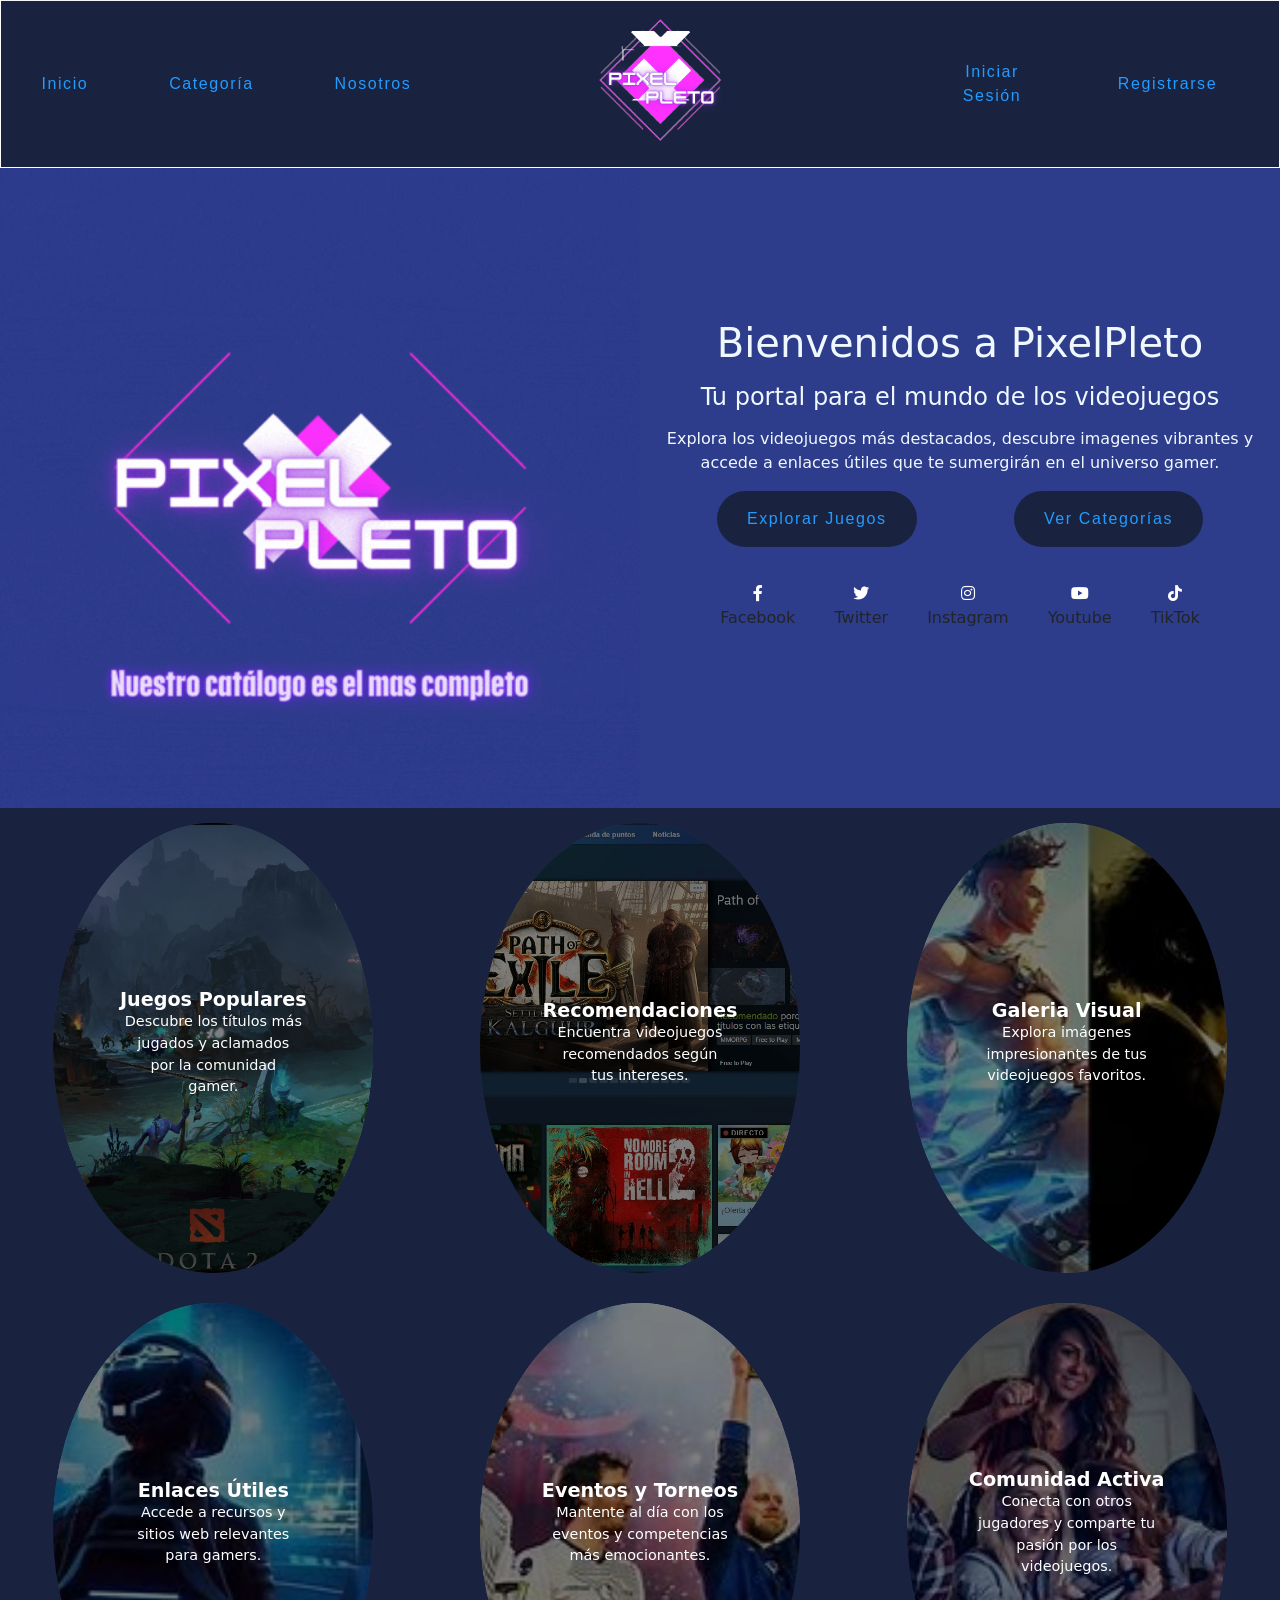
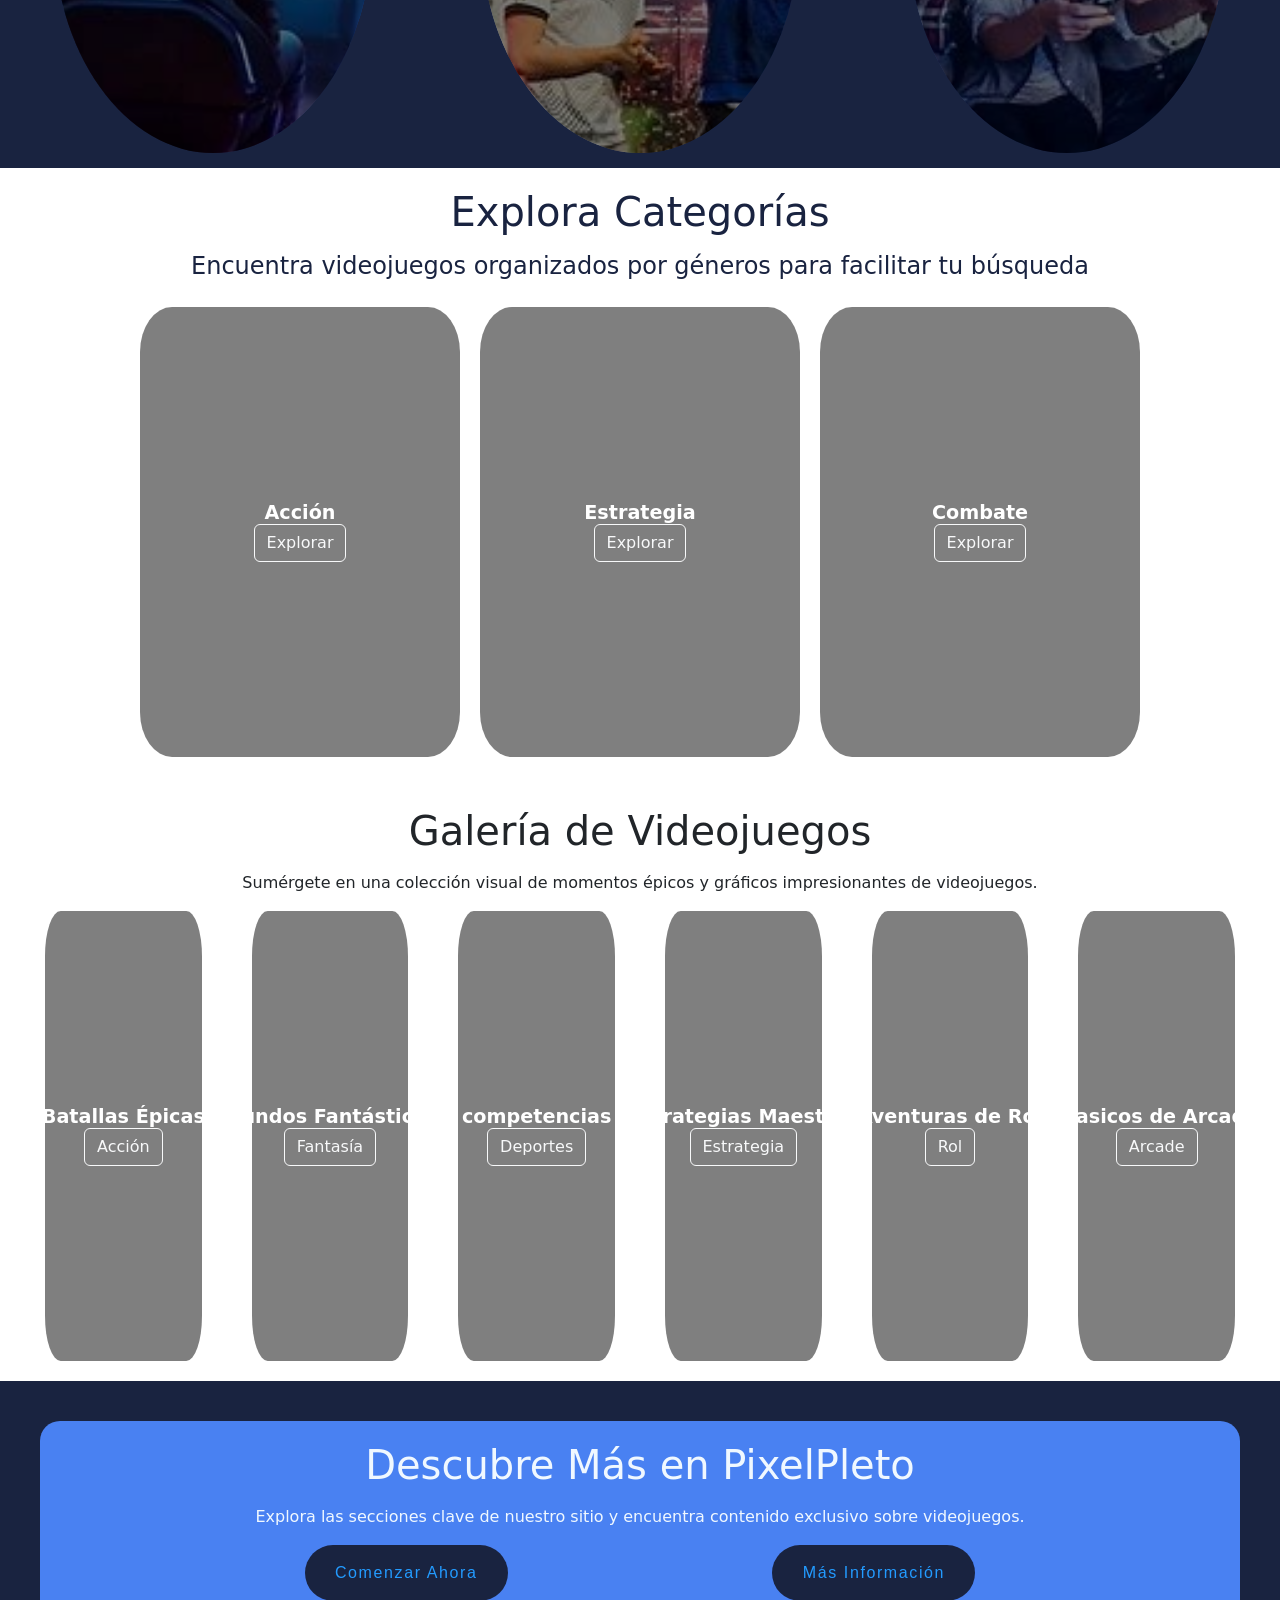
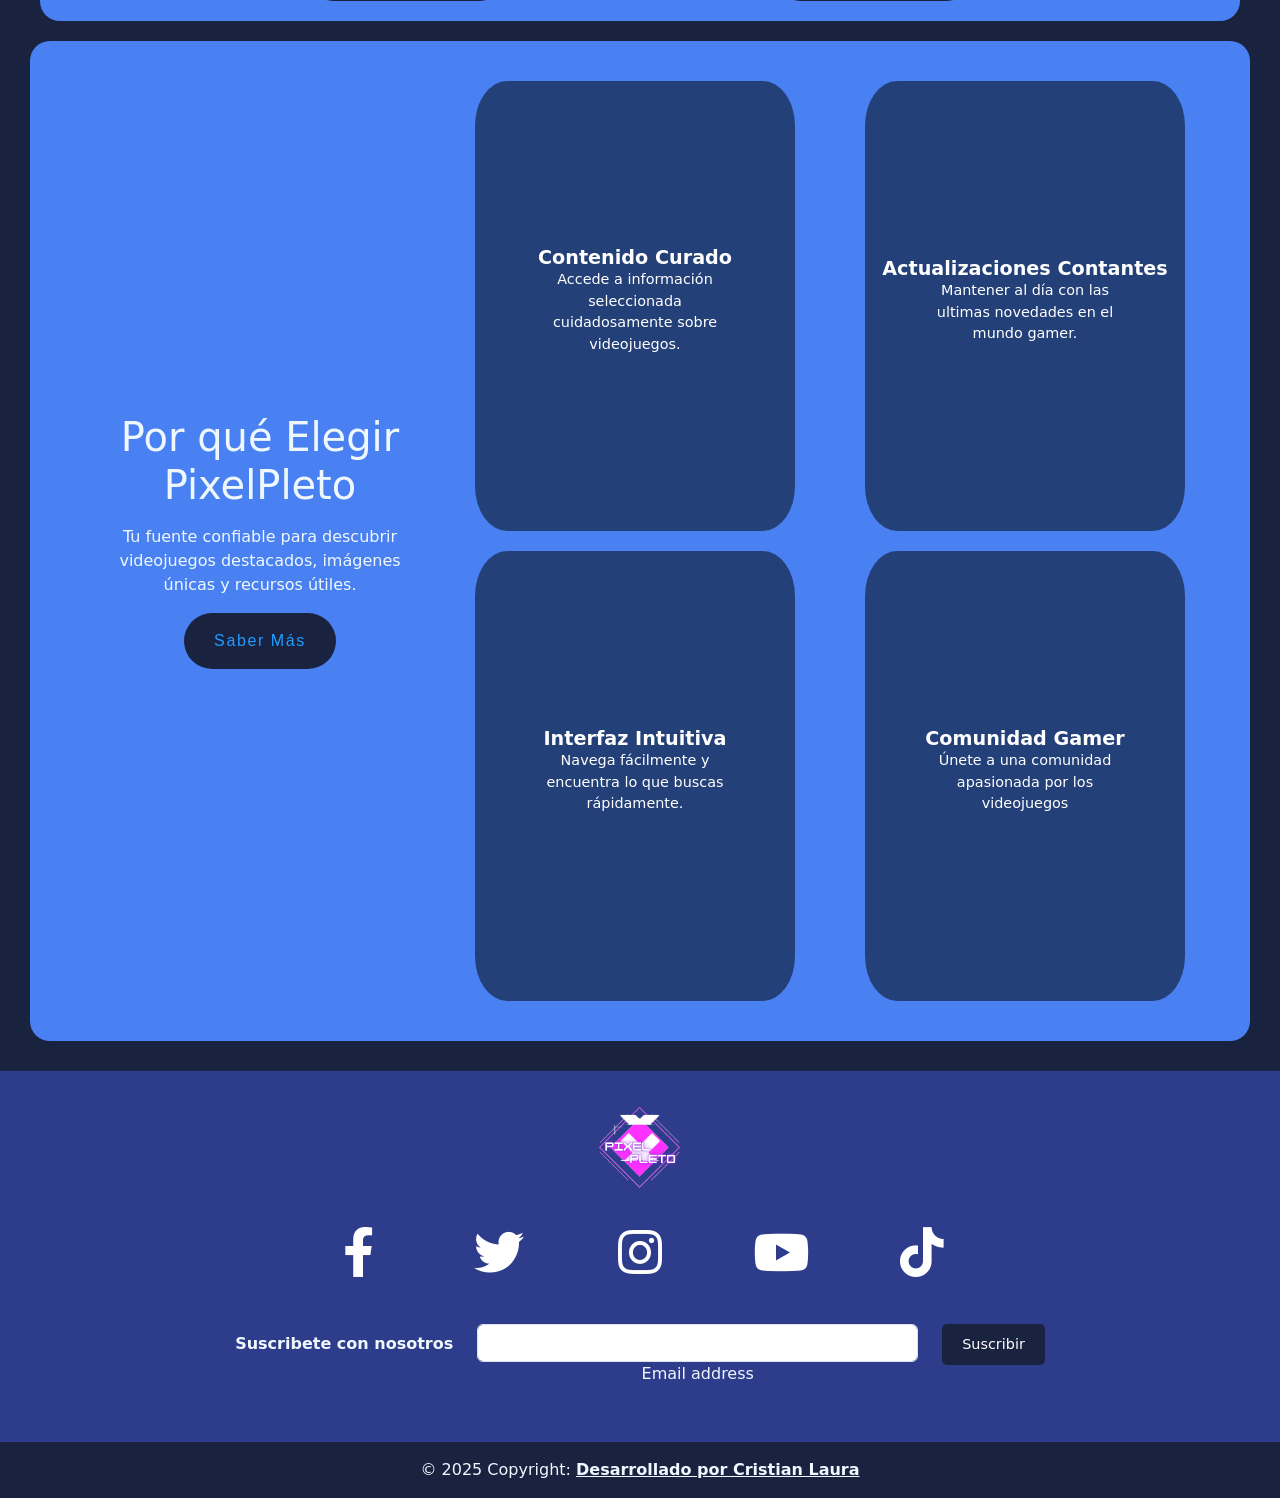
==== index.html @ 749a6708 "Primer commit" ====
<!DOCTYPE html>
<html lang="en">
<head>
    <meta charset="UTF-8">
    <meta name="viewport" content="width=device-width, initial-scale=1.0">
    <title>PixelPleto</title>

    <link rel="stylesheet" href="./ASSETS/CSS/style.css">
    <link href="https://cdn.jsdelivr.net/npm/bootstrap@5.3.5/dist/css/bootstrap.min.css" rel="stylesheet" integrity="sha384-SgOJa3DmI69IUzQ2PVdRZhwQ+dy64/BUtbMJw1MZ8t5HZApcHrRKUc4W0kG879m7" crossorigin="anonymous">
    <!-- link para los iconos de la social media-->
    <link href="https://cdnjs.cloudflare.com/ajax/libs/font-awesome/5.15.4/css/all.min.css" rel="stylesheet">
</head>
<body>
    <header>
        <nav class="navbar navbar-expand-lg">
            <div class="container-menu-img">
                <button class="navbar-toggler" type="button" data-bs-toggle="collapse" data-bs-target="#navbarExample01" aria-controls="navbarExample01" aria-expanded="false" aria-label="Toggle navigation">
                    <span class="navbar-toggler-icon"></span>
                </button>
                <div class="collapse navbar-collapse" id="navbarExample01">
                    <ul class="navbar-nav">
                        <li class="nav-item">
                            <a class="nav-point" href="./index.html">Inicio</a>
                        </li>
                        <li class="nav-item">
                            <a class="nav-point" href="./PAGES/categoria.html">Categoría</a>
                        </li>
                        <li class="nav-item">
                            <a class="nav-point" href="#">Nosotros</a>
                        </li>
                    </ul>
                </div>
                <div class="container-logo-center">
                    <div class="container-img">
                        <a class="navbar-brand" href="./index.html">
                            <img src="./ASSETS/ICONS/Equipologo.svg" alt="PIXEL Logo" loading="lazy"/>
                        </a>
                    </div>
                </div>
                <div class="container-button-form">
                    <div class="container-button-header">
                        <button type="button" class="nav-point" onclick="location.href='./PAGES/login.html'">
                            Iniciar Sesión
                        </button>
                        <button type="button" class="nav-point" onclick="location.href='./PAGES/registro.html'">
                            Registrarse
                        </button>
                    </div>
                </div>
            </div>
        </nav>
        <div class="container-gif-hello">
            <div class="logo-container">
                <img src="./ASSETS/ICONS/Equipol.gif" alt="Mi gif">
            </div>
            <div class="container-text text-center">
                <h1 class="mb-3">Bienvenidos a PixelPleto</h1>
                <h4 class="mb-3">Tu portal para el mundo de los videojuegos</h4>
                <p>
                    Explora los videojuegos más destacados, descubre imagenes vibrantes y accede a enlaces útiles que te sumergirán en el universo gamer.
                </p>
                <div class="section-buttons">
                    <a data-mdb-ripple-init class="nav-point" href="./PAGES/galeria.html" role="button">Explorar Juegos</a>
                    <a data-mdb-ripple-init class="nav-point" href="./PAGES/categoria.html" role="button">Ver Categorías</a>
                </div>
                <div class="container pt-4">
                    <section class="social-media">
                        <a data-mdb-ripple-init class="btn btn-outline btn-floating m-1" href="https://www.facebook.com" role="button">
                            <i class="fab fa-facebook-f text-white"></i>
                            <p>Facebook</p>
                        </a>
                
                        <a data-mdb-ripple-init class="btn btn-outline btn-floating m-1" href="https://twitter.com" role="button">
                            <i class="fab fa-twitter text-white"></i>
                            <p>Twitter</p>
                        </a>
                        <a data-mdb-ripple-init class="btn btn-outline btn-floating m-1" href="https://www.instagram.com" role="button">
                            <i class="fab fa-instagram text-white"></i>
                            <p>Instagram</p>
                        </a>
                
                        <a data-mdb-ripple-init class="btn btn-outline btn-floating m-1" href="https://www.youtube.com" role="button">
                            <i class="fab fa-youtube text-white"></i>
                            <p>Youtube</p>
                        </a>
                
                        <a data-mdb-ripple-init class="btn btn-outline btn-floating m-1" href="https://www.tiktok.com" role="button">
                            <i class="fab fa-tiktok text-white"></i>
                            <p>TikTok</p>
                        </a> 
                    </section>
                </div>
            </div>    
        </div>
    </header>
    <main>
        <div class="container-much-sections">
            <section class="Features">
                <div class="CIM1">
                    <div class="overlay"></div>  
                    <div class="card-body text-center">
                        <h5 class="card-title">Juegos Populares</h5>
                        <p class="card-textp">Descubre los títulos más jugados y aclamados por la comunidad gamer.</p>
                    </div>
                </div>
                <div class="CIM2">
                    <div class="overlay"></div>  
                    <div class="card-body text-center">
                        <h5 class="card-title">Recomendaciones</h5>
                        <p class="card-textp">Encuentra videojuegos recomendados según tus intereses.</p>
                    </div>
                </div>
                <div class="CIM3">
                    <div class="overlay"></div>  
                    <div class="card-body text-center">
                        <h5 class="card-title">Galeria Visual</h5>
                        <p class="card-textp">Explora imágenes impresionantes de tus videojuegos favoritos.</p>
                    </div>
                </div>
                <div class="CIM4">
                    <div class="overlay"></div>  
                    <div class="card-body text-center">
                        <h5 class="card-title">Enlaces Útiles</h5>
                        <p class="card-textp">Accede a recursos y sitios web relevantes para gamers.</p>
                    </div>
                </div>
                <div class="CIM5">
                    <div class="overlay"></div>  
                    <div class="card-body text-center">
                        <h5 class="card-title">Eventos y Torneos</h5>
                        <p class="card-textp">Mantente al día con los eventos y competencias más emocionantes.</p>
                    </div>
                </div>
                <div class="CIM6">
                    <div class="overlay"></div>  
                    <div class="card-body text-center">
                        <h5 class="card-title">Comunidad Activa</h5>
                        <p class="card-textp">Conecta con otros jugadores y comparte tu pasión por los videojuegos.</p>
                    </div>
                </div>
            </section>
            <section class="container-many-cards">
                <div class="container-p-5 text-center">
                    <div class="mask">
                        <div class="section-cards-four h-100">
                            <div class="title-box">
                                <h1 class="mb-3">Explora Categorías</h1>
                                <h4 class="mb-3">Encuentra videojuegos organizados por géneros para facilitar tu búsqueda</h4>
                                <div class="container-cards-categories">
                                    <!-- Card -->
                                    <div class="CMC1">
                                        <div class="overlay"></div>
                                        <div class="C-body text-white">
                                            <h5 class="card-title">Acción</h5>
                                            <a href="./PAGES/accion.html" class="btn btn-outline-light" data-mdb-ripple-init>Explorar</a>
                                        </div>
                                    </div>
                                    <div class="CMC2">
                                        <div class="overlay"></div>
                                        <div class="C-body text-white">
                                            <h5 class="card-title">Estrategia</h5>
                                            <a href="./PAGES/estrategia.html" class="btn btn-outline-light" data-mdb-ripple-init>Explorar</a>
                                        </div>
                                    </div>
                                    <div class="CMC3">
                                        <div class="overlay"></div>
                                        <div class="C-body text-white">
                                            <h5 class="card-title">Combate</h5>
                                            <a href="./PAGES/combate.html" class="btn btn-outline-light" data-mdb-ripple-init>Explorar</a>
                                        </div>
                                    </div>
                                </div>
                            </div>
                        </div>
                    </div>
                </div>
            </section>
            <section class="secondary-content">
                <div class="conteiner-title-cards">
                    <div class="container-p-6 text-center">
                        <div class="mask">
                            <div class="section-cards-six h-100">
                                <div class="title-box">
                                    <h1 class="mb-3">Galería de Videojuegos</h1>
                                    <p class="mb-3">Sumérgete en una colección visual de momentos épicos y gráficos impresionantes de videojuegos.</p>
                                    <div class="container-cards-categories">
                                        <div class="bis1">
                                            <div class="overlay"></div>
                                            <div class="card-body text-white">
                                                <h5 class="card-title">Batallas Épicas</h5>
                                                <a href="./PAGES/galeria.html" class="btn btn-outline-light" data-mdb-ripple-init>Acción</a>
                                            </div>
                                        </div>
                                        <div class="bis2">
                                            <div class="overlay"></div>
                                            <div class="card-body text-white">
                                                <h5 class="card-title">Mundos Fantásticos</h5>
                                                <a href="./PAGES/galeria.html" class="btn btn-outline-light" data-mdb-ripple-init>Fantasía</a>
                                            </div>
                                        </div>
                                        <div class="bis3">
                                            <div class="overlay"></div>  
                                            <div class="card-body text-white">
                                                <h5 class="card-title">competencias</h5>
                                                <a href="./PAGES/galeria.html" class="btn btn-outline-light" data-mdb-ripple-init>Deportes</a>
                                            </div>
                                        </div>
                                        <div class="bis4">
                                            <div class="overlay"></div>  
                                            <div class="card-body text-white">
                                                <h5 class="card-title">Estrategias Maestras</h5>
                                                <a href="./PAGES/galeria.html" class="btn btn-outline-light" data-mdb-ripple-init>Estrategia</a>
                                            </div>
                                        </div>
                                        <div class="bis5">
                                            <div class="overlay"></div>  
                                            <div class="card-body text-white">
                                                <h5 class="card-title">Aventuras de Rol</h5>
                                                <a href="./PAGES/galeria.html" class="btn btn-outline-light" data-mdb-ripple-init>Rol</a>
                                            </div>
                                        </div>
                                        <div class="bis6">
                                            <div class="overlay"></div>  
                                            <div class="card-body text-white">
                                                <h5 class="card-title">Clasicos de Arcade</h5>
                                                <a href="./PAGES/galeria.html" class="btn btn-outline-light" data-mdb-ripple-init>Arcade</a>
                                            </div>
                                        </div>
                                    </div>
                                </div>
                            </div>
                        </div>
                    </div>
                </div>
            </section>
            <section class="call-to-action">
                <div class="call-to-action-p-5 text-center">
                    <h1 class="mb-3">Descubre Más en PixelPleto</h1>
                    <p>
                        Explora las secciones clave de nuestro sitio y encuentra contenido exclusivo sobre videojuegos.
                    </p>
                    <div class="section-buttons">
                        <a data-mdb-ripple-init class="nav-point" href="" role="button">Comenzar Ahora</a>
                        <a data-mdb-ripple-init class="nav-point" href="" role="button">Más Información</a>
                    </div>
                </div>

                <div class="finally-cards">
                    <div class="p-5 text-center">
                        <h1 class="mb-3">Por qué Elegir PixelPleto</h1>
                        <p>
                            Tu fuente confiable para descubrir videojuegos destacados, imágenes únicas y recursos útiles.
                        </p>
                        <div class="section-buttons">
                            <a data-mdb-ripple-init class="nav-point" href="" role="button">Saber Más</a>
                        </div>
                    </div>
                    <div class="conteiner-card">
                        <div class="cif1">
                            <div class="overlay"></div>  
                            <div class="card-body">
                                <h5 class="card-title">Contenido Curado</h5>
                                <p class="card-textp">Accede a información seleccionada cuidadosamente sobre videojuegos.</p>
                            </div>
                        </div> 
                        <div class="cif2">
                            <div class="overlay"></div>  
                            <div class="card-body">
                                <h5 class="card-title">Actualizaciones Contantes</h5>
                                <p class="card-textp">Mantener al día con las ultimas novedades en el mundo gamer.</p>
                            </div>
                        </div> 
                        <div class="cif3">
                            <div class="overlay"></div>  
                            <div class="card-body">
                                <h5 class="card-title">Interfaz Intuitiva</h5>
                                <p class="card-textp">Navega fácilmente y encuentra lo que buscas rápidamente.</p>
                            </div>
                        </div> 
                        <div class="cif4">
                            <div class="overlay"></div>  
                            <div class="card-body">
                                <h5 class="card-title">Comunidad Gamer</h5>
                                <p class="card-textp">Únete a una comunidad apasionada por los videojuegos</p>
                            </div>
                        </div> 
                    </div>
                </div>
            </section>
        </div>
    </main>
    <footer class="container-footer text-center">
        <div class="container p-4">
            <section class="mb-4">
                <div class="button-position">
                    <div class="log-footer">
                        <div class="logito">
                            <img class="logito" alt="" src="./ASSETS/ICONS/Equipologo.svg" loading="lazy"/>
                        </div>
                    </div>
                    <div class="button-network">
                        <a data-mdb-ripple-init class="button-network__button" href="https://www.facebook.com" role="button">
                            <i class="fab fa-facebook-f text-white"></i>
                            <p>Facebook</p>
                        </a>
                        <a data-mdb-ripple-init class="button-network__button" href="https://twitter.com" role="button">
                            <i class="fab fa-twitter text-white"></i>
                            <p>Twitter</p>
                        </a>
                        <a data-mdb-ripple-init class="button-network__button" href="https://www.instagram.com" role="button">
                            <i class="fab fa-instagram text-white"></i>
                            <p>Instagram</p>
                        </a>
                        <a data-mdb-ripple-init class="button-network__button" href="https://www.youtube.com" role="button">
                            <i class="fab fa-youtube text-white"></i>
                            <p>Youtube</p>
                        </a>
                        <a data-mdb-ripple-init class="button-network__button" href="https://www.tiktok.com" role="button">
                            <i class="fab fa-tiktok text-white"></i>
                            <p>Tiktok</p>
                        </a>
                    </div>
                </div>
            </section>
            <section class="email-newsletter">
                <form action="send">
                    <div class="row d-flex justify-content-center">
                        <div class="col-auto">
                            <p class="pt-2">
                                <strong>Suscribete con nosotros</strong>
                            </p>
                        </div>
                        <div class="col-md-5 col-12">
                            <div data-mdb-input-init class="form-outline mb-4">
                                <input type="email" id="form5Example24" class="form-control" />
                                <label class="form-label" for="form5Example24">Email address</label>
                            </div>
                        </div>
                        <div class="col-auto">
                            <button data-mdb-ripple-init type="submit" class="btn btn-outline mb-4">
                                Suscribir
                            </button>
                        </div>
                    </div>
                </form>
            </section>
        </div>
        <div class="text-center-footer p-3">
            © 2025 Copyright:
            <a class="text-reset fw-bold" href="https://mdbootstrap.com/">Desarrollado por Cristian Laura</a>
        </div>
    </footer>
    <!--<footer class="container-footer text-center">
        <div class="container p-4">
            <section class="mb-4">
                
            </section>
        </div>
    </footer>-->
    <script src="https://cdn.jsdelivr.net/npm/@popperjs/core@2.11.8/dist/umd/popper.min.js" integrity="sha384-I7E8VVD/ismYTF4hNIPjVp/Zjvgyol6VFvRkX/vR+Vc4jQkC+hVqc2pM8ODewa9r" crossorigin="anonymous"></script>
    <script src="https://cdn.jsdelivr.net/npm/bootstrap@5.3.5/dist/js/bootstrap.min.js" integrity="sha384-VQqxDN0EQCkWoxt/0vsQvZswzTHUVOImccYmSyhJTp7kGtPed0Qcx8rK9h9YEgx+" crossorigin="anonymous"></script>    
    <script src="./JS/script.js"></script>
</body>
</html>
---- ASSETS/CSS/style.css ----
/* Estilos Generales */
* {
    margin: 0;
    border: 0;
    /*padding: 0;*/
    box-sizing: border-box;
}
html, body {
    width: 100%;
    font-size: 1rem;
    font-family: Arial, sans-serif;
    background-color: #f4f4f4;
    color: #333;
    font-weight: 300;
}

img {
    max-width: 100%;
    height: auto;
}


/* Estilos de menu */
/*------------inicio de <na></nav>---------------*/
.navbar {
    background-color: #192340;
    color: #fff;
    padding: 10px 20px;
    display: flex;
    justify-content: space-between;
    align-items: center;
    margin: 1px;
}
.navbar-toggler {
    border: none;
    background-color: transparent;
}

.navbar .navbar-toggler-icon {
    background-image: url("data:image/svg+xml,%3Csvg xmlns='http://www.w3.org/2000/svg' viewBox='0 0 30 30'%3E%3Cpath stroke='rgba(255, 255, 255, 1)' stroke-width='2' stroke-linecap='round' stroke-miterlimit='10' d='M4 7h22M4 15h22M4 23h22'/%3E%3C/svg%3E");
}
.container-menu-img {
    display: grid;
    grid-template-columns: repeat(3, 5fr);
    gap: 20px;
    align-items: center;
    justify-items: center;
    width: 100%;
}
.nav-point {
    display: block;
    color: #239Bff;
    background: #192340;
    padding: 1rem 1.9rem;
    letter-spacing: 0.1rem;
    font-family: 'Franklin Gothic Medium', 'Arial Narrow', Arial, sans-serif;
    text-decoration: none;
    border-radius: 15rem;
}
.nav-point:hover {
    background: #192340;
    box-shadow: 
        0 0 20px #239Bff,
        0 0 80px #239Bff,
        0 0 160px #239Bff,
        0 0 320px #239Bff;    
    color: aliceblue;
    transition: background-color 0.3s ease;
}
.navbar-nav li{
    width: 100%;
    padding: 10px;
}
.container-button-header {
    display: flex;
    justify-content: space-between;
    align-items: center;
    padding: 1rem 1.9rem;
    margin: 1px;
    gap: 20px;
}
.container-img img {
    width: 150px;
    height: 150px;
}
/*------------Fin de <na></nav>---------------*/

/*-------------------Inicio class="container-gif-hello"-------------------------*/
.container-gif-hello {
    background-color: #2E3C8C;
    width: 100%;
    display: grid;
    grid-template-columns: repeat(2, 1fr);
    align-items: center;
}
.logo-container img {
    width: 100%;
    height: 100%;
}
.container-text {
    color: aliceblue;
    font-size: 1rem;
}
.section-buttons {
    display: flex;
    justify-content: space-evenly;
    align-items: center;
    gap: 20px;
}
/*-------------------Fin class="container-gif-hello"-------------------------*/

/* Estilo Main */
/*--------------------Inicio class="container-much-sections"---------------*/

.Features {
    display: grid;
    grid-template-columns: repeat(3, 1fr);
    background-color: #192340;
    justify-items: center;
    align-items: center;
}
.CIM1, .CIM2, .CIM3, .CIM4, .CIM5, .CIM6 {
    width: 25vw;
    height: 50vh;
    position: relative;
    background-size: cover;
    background-position: center;
    margin: 15px;
    border-radius: 50%;
}
.CIM1 {
    background-image: url('../IMG/juegoss.webp');
}
.CIM2 {
    background-image: url('../IMG/steam.webp');
}
.CIM3 {
    background-image: url('../IMG/galeriaa.webp');
}
.CIM4 {
    background-image: url('../IMG/enlacess.webp');
}
.CIM5 {
    background-image: url('../IMG/torneoo.webp');
}
.CIM6 {
    background-image: url('../IMG/comunidadd.webp');
}
.card-body {
    display: flex;
    flex-direction: column;
    justify-content: center;
    align-items: center;
    text-align: center;
    height: 100%;
}
.Features .overlay {
    position: absolute;
    top: 0;
    left: 0;
    width: 100%;
    height: 100%;
    background-color: rgba(0, 0, 0, 0.5);
    z-index: 1;
    border-radius: 50%;
}

.Features .card-body {
    position: relative;
    z-index: 2;
    color: white;
}
/*--------------------Inicio class="container-much-sections"---------------*/


/*------------------Inicio class="container-many-cards"-------------------------*/

.container-p-5 {
    color: #192340;
    width: 100%;
    height: 100%;
    padding: 20px;
}
.container-cards-categories {
    display: flex;
    justify-content: center;
    align-items: center;
}
.CMC1, .CMC2, .CMC3 {
    width: 25vw;
    height: 50vh;
    background-size: cover;
    background-position: center;
    border-radius: 10%;
    margin: 10px;
    display: flex;
    justify-content: center;
    align-items: center;
}

.CMC1 {
    background-image: url('https://images8.alphacoders.com/560/thumb-1920-560289.jpg');
}
.CMC2 {
    background-image: url('https://artfiles.alphacoders.com/323/thumb-1920-32329.jpg');
}
.CMC3 {
    background-image: url('https://picfiles.alphacoders.com/202/thumb-1920-202587.png');
}
.container-cards-categories .C-body {
    position: absolute;
    z-index: 2;
    color: white;
}
/*------------------Fin class="container-many-cards"-------------------------*/

/*-------------------Inicio class="secondary-content"-----------------------*/
.secondary-content {
    padding: 20px;
}
.bis1, .bis2, .bis3, .bis4, .bis5, .bis6 {
    background-size: cover;
    background-position: center;
    height: 50vh!important;
    width: 50vw;
    display: flex;
    justify-content: center;
    align-items: center;
    margin-right: 25px;
    margin-left: 25px;
    border-radius: 10%;
}
.bis1 {
    background-image: url('https://images5.alphacoders.com/560/thumb-1920-560060.jpg');
}
.bis2 {
    background-image: url('https://images8.alphacoders.com/514/thumb-1920-514482.png');
}
.bis3 {
    background-image: url('https://www.fayerwayer.com/resizer/aTRPgewrnvBsSNgOFF3xxJ4GpxE=/1600x0/filters:format(jpg):quality(70)/cloudfront-us-east-1.images.arcpublishing.com/metroworldnews/SDE75U6GJFAIXGSW2YCMLZPYHE.jpg');
}
.bis4 {
    background-image: url('https://mobimg.b-cdn.net/v2/fetch/3e/3ec68712d3ae128154fc531aacd0aceb.jpeg');
}
.bis5 {
    background-image: url('https://images3.alphacoders.com/977/thumb-1920-977620.png');
}
.bis6 {
    background-image: url('https://images.alphacoders.com/512/thumb-1920-512108.jpg');
}

.container-cards-categories .overlay {
    width: 100%;
    height: 100%;
    background-color: rgba(0, 0, 0, 0.5);
    z-index: 1;
    border-radius: 10%;
}

.container-cards-categories .card-body {
    position: absolute;
    z-index: 2;
    color: white;
}
/*-------------------Final class="secondary-content"-----------------------*/

/*--------------------- Inicio class="call-to-action"--------------------------*/
.call-to-action {
    background-color: #192340;
    padding: 20px;
    text-align: center;
}
.call-to-action-p-5 {
    background-color: #4981F2;
    border-radius: 20px;
    color: #192340;
    padding: 20px;
    margin: 20px;
}
.call-to-action-p-5 h1 {
    color: aliceblue;
}
.call-to-action-p-5 p {
    color: aliceblue;
}
.finally-cards {
    display: flex;
    align-items: center;
    background-color: #4981F2;
    padding: 40px;
    margin: 10px;
    border-radius: 20px;
}
.conteiner-card {
    display: grid;
    grid-template-columns: repeat(2, 1fr);
    gap: 20px;
    justify-items: center;
    align-items: center;
}
.p-5 {
    color: aliceblue;
    font-size: 1rem;
    text-align: center;
}
.cif1, .cif2, .cif3, .cif4 {
    background-size: cover;
    background-position: center;
    height: 50vh;
    margin-right: 25px;
    margin-left: 25px;
    border-radius: 10%;
    width: 25vw;
    display: flex;
    flex-direction: column;
    justify-content: center;
    align-items: center;
}
.cif1 {
    background-image: url('https://th.bing.com/th/id/OIP.C7Sxe60XgTNMleZM5ksbVAHaE8?w=274&h=183&c=7&r=0&o=5&dpr=1.3&pid=1.7');
}
.cif2 {
    background-image: url('https://th.bing.com/th/id/OIP.qfWXkrEIV_IP4_p1_F4kxgHaEK?w=321&h=180&c=7&r=0&o=5&dpr=1.3&pid=1.7');
}
.cif3 {
    background-image: url('https://th.bing.com/th/id/OIP.OlN462HfFog87bpTBauQhwHaEo?w=267&h=180&c=7&r=0&o=5&pid=1.7');
}
.cif4 {
    background-image: url('https://th.bing.com/th/id/OIP.cQoqQLLncrVfRC7tQiI-OAHaEK?w=300&h=180&c=7&r=0&o=5&dpr=1.3&pid=1.7');
}

.conteiner-card .overlay {
    width: 100%;
    height: 100%;
    background-color: rgba(0, 0, 0, 0.5);
    z-index: 1;
    border-radius: 10%;
}

.conteiner-card .card-body {
    position: absolute;
    z-index: 2;
    color: white;
}
.card-textp {
    width: 200px;
    font-size: 0.9rem;
    color: #ffffff;
    text-align: center;
    padding: 0 10px;
    margin-bottom: 10px;
}


/*--------------------- Fin class="call-to-action"--------------------------*/

/* Footer */
/*--------log y redes sociales------------*/
.button-position {
    text-align: center;
}

.button-position .log-footer {
    display: inline-block;
    margin: 5px;
    height: 100px;
}

.button-position .log-footer .logito {
    width: 100px;
    height: 100px;
}

.button-position .button-network {
    gap: 1px;
    display: flex;
    width: 100%;
    justify-content: center;
}

.button-position .button-network .button-network__button {
    width: 100px;
    height: 55px;
    display: block;
    border-radius: 10px;
    display: flex;
    align-items: center;
    justify-content: center;
    gap: 10px;
    font-size: 50px;
    text-decoration: none;
    color: #e8d5d5;
    font-weight: bold;
    transition: all 0.3s ease;
    margin: 20px;
}

.button-position .button-network .button-network__button:hover {
    width: 100%;
    padding: 0 15px;
}

.button-position .button-network .button-network__button:hover > p {
    display: block;
}

.button-position .button-network .button-network__button:nth-child(1):hover {
    color: rgb(0, 0, 115);
    -webkit-text-stroke: 1px aliceblue;
}

.button-position .button-network .button-network__button:nth-child(2):hover {
    color: #1f0e0e;
    -webkit-text-stroke: 1px aliceblue;
}

.button-position .button-network .button-network__button:nth-child(3):hover {
    color: rgb(234, 225, 225);
    -webkit-text-stroke: 1px aliceblue;
}

.button-position .button-network .button-network__button:nth-child(4):hover {
    color: rgb(181, 0, 0);
    -webkit-text-stroke: 1px aliceblue;
}

.button-position .button-network .button-network__button:nth-child(5):hover {
    color: rgb(19, 168, 19);
    -webkit-text-stroke: 1px aliceblue;
}

.button-position .button-network .button-network__button:nth-child(6):hover {
    color: rgb(216, 141, 1);
    -webkit-text-stroke: 1px aliceblue;
}

.button-position .button-network .button-network__button p {
    display: none;
}
/*-------fin lof y redes sociales-------*/
.container-footer {
    background-color: #2E3C8C;
}
.email-newsletter {
    color: aliceblue;
}
.col-auto button{
    color: aliceblue;
}
.text-center-footer {
    background-color: #192340;
    color: aliceblue;
}

/*------------------------Pag. Categoria-------------------------*/
.container-galeria {
    background-color: #192340;

}
.container-galeria h1 {
    color: aliceblue;
    text-align: center;
    margin-top: 20px;
    margin-bottom: 20px;
}
.container-galeria .parrafo {
    color: aliceblue;
    text-align: center;
    margin-top: 20px;
    margin-bottom: 20px;
}
.group-button .btn {
    color: aliceblue;
    border-color: aliceblue;
}
.hidden {
    display: none;
}


/*------------Inicio galeria.html------------------*/
/* Estilos para las tarjetas de la galería */
.galeria-container {
    background-color: #2E3C8C;
    padding: 20px;
    display: flex;
    flex-direction: column;
    gap: 40px; 
}

.category {
    margin-bottom: 20px;
}

.category h2 {
    font-size: 1.8rem;
    font-weight: bold;
    text-align: center;
    margin-bottom: 20px;
    color: #fbfbfb;
}

.gallery {
    display: flex;
    flex-wrap: wrap;
    justify-content: center; 
    gap: 20px; 
}

.game {
    background-color: #ffffff; 
    border-radius: 10px; 
    box-shadow: 0 4px 6px rgba(0, 0, 0, 0.1); 
    overflow: hidden; 
    width: 300px;
    transition: transform 0.3s ease, box-shadow 0.3s ease;
}

.game:hover {
    transform: translateY(-10px); 
    box-shadow: 0 8px 12px rgba(0, 0, 0, 0.2); 
}

.game img {
    width: 100%; 
    height: 180px; 
    object-fit: cover; 
}

.game h3 {
    font-size: 1.2rem;
    font-weight: bold;
    margin: 10px 0;
    text-align: center;
    color: #333333; 
}

.game p {
    font-size: 0.9rem;
    color: #555555; 
    text-align: center;
    padding: 0 10px;
    margin-bottom: 10px;
}
/*---------------Fin galeria.html------------------*/
/*------------Inicio querys mobile <na></nav>---------------*/
@media (max-width: 768px) {
    .navbar {
        flex-direction: column;
        align-items: flex-start;
        padding: 10px;
    }
    .container-menu-img {
        grid-template-columns: 1fr;
        gap: 10px;
    }
    .nav-point {
        padding: 0.5rem 1rem;
        font-size: 0.9rem;
        text-align: center;
        width: 100%;
    }
    .container-img img {
        width: 100px;
        height: 100px;
    }
    .container-gif-hello {
        grid-template-columns: 1fr!important;
        text-align: center;
        padding: 10px;
    }
    .logo-container img {
        width: 80%;
        height: auto;
        margin: 0 auto;
    }
    .container-text {
        font-size: 0.9rem;
        padding: 10px;
    }
    .section-buttons {
        flex-direction: column;
        gap: 10px;
    }
    .section-buttons a {
        width: 100%;
        text-align: center;
    }
    /* Ajustar las tarjetas de la sección Features */
    .Features {
        grid-template-columns: 1fr; 
        gap: 20px;
    }

    .container-cards-categories{
        display: flex; 
        flex-direction: column;
        gap: 20px;
    }
    
    .CIM1, .CIM2, .CIM3, .CIM4, .CIM5, .CIM6 {
        width: 100%; 
        height: 40vh; 
        margin: 0 auto; 
    }
    .CMC1, .CMC2, .CMC3 {
        width: 100%; 
        height: 40vh; 
        margin: 0 auto; 
    }
    .bis1, .bis2, .bis3, .bis4, .bis5, .bis6 {
        width: 100%; 
        height: 40vh;
        margin: 0 auto; 
    }
    .finally-cards {
        flex-direction: column; 
        padding: 20px; 
    }
    .conteiner-card {
        grid-template-columns: 1fr; 
        gap: 20px;
    }
    .cif1, .cif2, .cif3, .cif4 {
        width: 18rem; 
        height: 40vh; 
        margin: 0 auto; 
    }
    .card-body h5 {
        padding: 10px; 
    }
    .card-body p {
        padding: 10px; 
        width: 18rem;
    }
    /* Ajustar el footer */
    .container-footer {
        text-align: center;
        padding: 20px;
        /*display: flex;
        justify-content: center;
        align-items: center;
        height: 90vh;*/
    }
    /*.container-footer a {
        width: 50px;
        height: 50px;
        border: 5px solid white;
        -webkit-border-radius: 50%;
        -moz-border-radius: 50%;
        -ms-border-radius: 50%;
        -o-border-radius: 50%;
        border-radius: 50%;
        box-shadow: 0 5px 15px 0 rgba(0, 0, 0, 0.);
        -webkit-animation: float 5s ease-in-out infinite;
        animation: float 5s ease-in-out infinite;
    }*/
    /*@keyframes float {
        0% {
            box-shadow: 0 5px 15px 0 rgba(0, 0, 0, 0.5);
            transform: translateY(0);
            -webkit-animation: translateY(0);
            -moz-transform: translateY(0);
            -ms-transform: translateY(0);
            -o-transform: translateY(0);
        }
    }*/
    .email-newsletter {
        font-size: 0.9rem;
    }
}
/*--------------Fin querys mobile <na></nav>----------------*/
/*--------------categoria.html----------------*/
.container-galeria {
    padding: 0 15px; 
    margin: 0 auto; 
    max-width: 100%; 
    overflow-x: hidden; 
}

.col {
    display: flex;
    justify-content: center;
    align-items: center;
}
.card {
    width: 300px;
    height: 400px;
    border-radius: 10px;
    box-shadow: 0 4px 6px rgba(0, 0, 0, 0.1);
    overflow: hidden;
    background-color: #fff;
}
.card img {
    width: 100%; 
    height: 60%; 
    object-fit: cover; 
}
.card-body {
    padding: 10px;
    text-align: center; 
    flex-grow: 1; 
}
.card-title {
    font-size: 1.2rem;
    font-weight: bold;
    margin-bottom: 10px;
}
.card-text {
    font-size: 0.9rem;
    color: #555;
    margin-bottom: 10px;
}
button.btn {
    margin-top: auto; 
    padding: 10px 20px;
    font-size: 0.9rem;
    background-color: #192340;
    color: #fff;
    border: none;
    border-radius: 5px;
    cursor: pointer;
    transition: background-color 0.3s ease;
}

button.btn:hover {
    background-color: #239Bff;
}

/*---------------------Estilos para tablet-------------------*/
@media (min-width: 600px) and (max-width: 768px) {
    body {
        font-size: 1rem; 
    }

    .container-galeria {
        padding: 10px; 
    }

    .card {
        width: 250px;
        height: 350px; 
    }

    .card img {
        height: 50%; 
    }

    .navbar-nav {
        justify-content: center; 
    }

    .group-button {
        flex-direction: column; 
        gap: 10px;
    }
}

/*------------------Estilos para escritorio-----------------*/
@media (min-width: 992px) {
    body {
        font-size: 1.1rem; 
    }

    .container-galeria {
        max-width: 1200px; 
        margin: 0 auto; 
    }

    .card {
        width: 300px; 
        height: 400px;
    }

    .card img {
        height: 60%; 
    }

    .navbar-nav {
        justify-content: flex-start; 
    }

    .group-button {
        flex-direction: row; 
        gap: 20px;
    }
    
}

/*--------------Estilos para pantallas grandes--------*/
@media (min-width: 1200px ) {
    body {
        font-size: 1.2rem; 
    }

    .container-galeria {
        max-width: 1400px; 
        margin: 0 auto;
    }

    .card {
        width: 350px; 
        height: 450px;
    }

    .card img {
        height: 65%; 
    }

    .navbar-nav {
        justify-content: space-between; 
    }

    .group-button {
        gap: 30px; 
    }
}
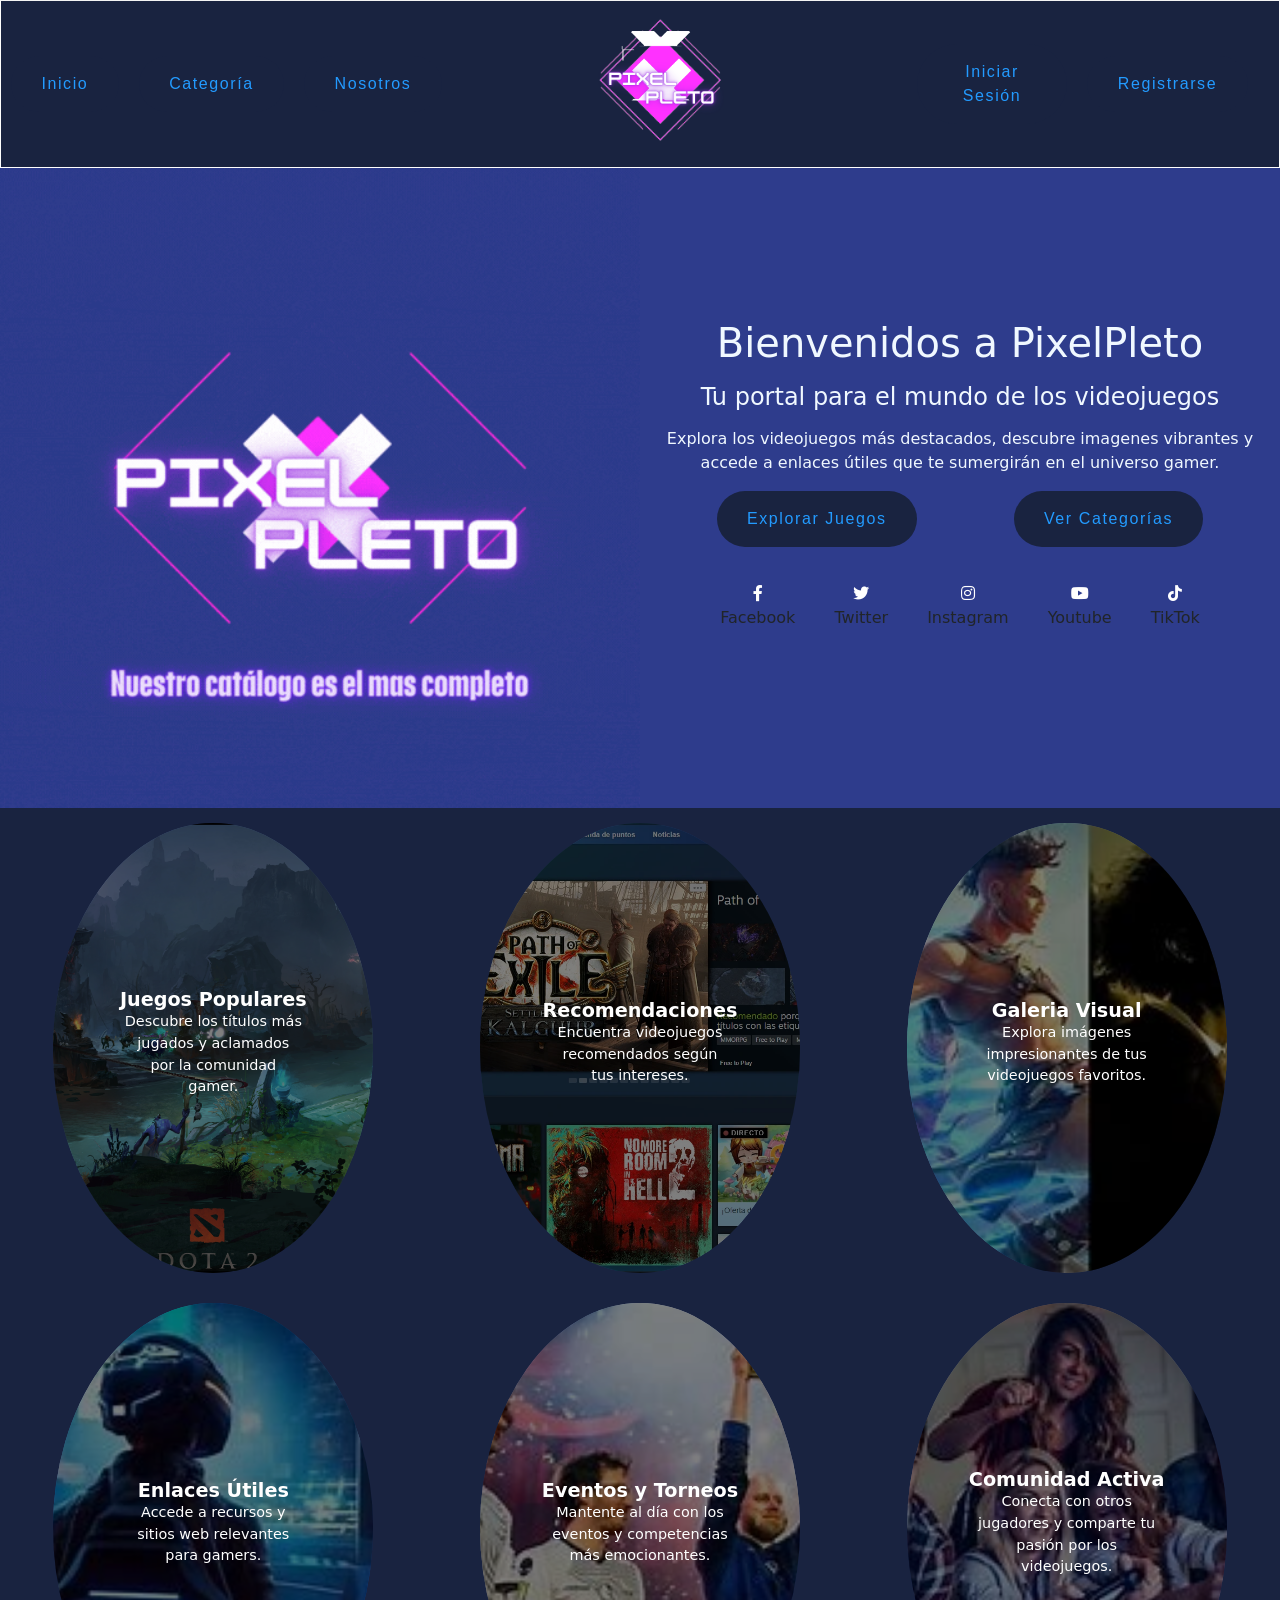
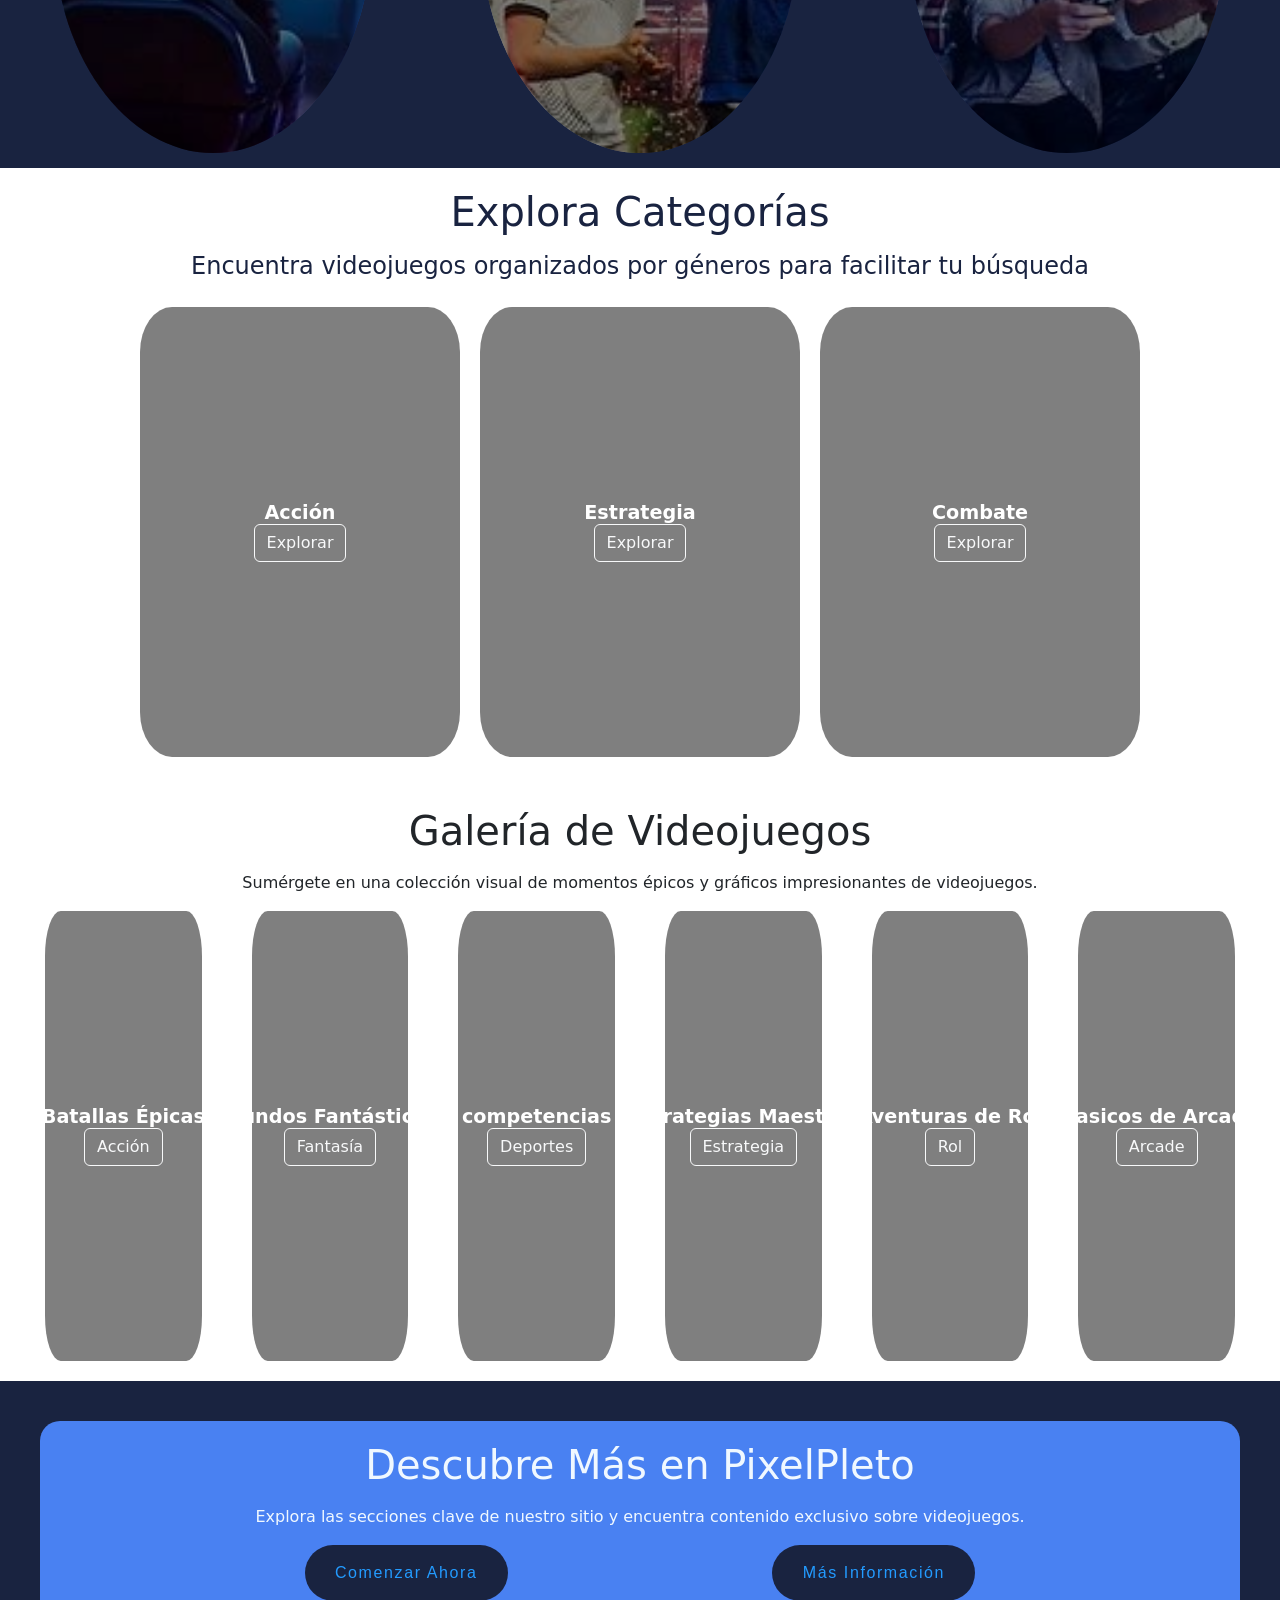
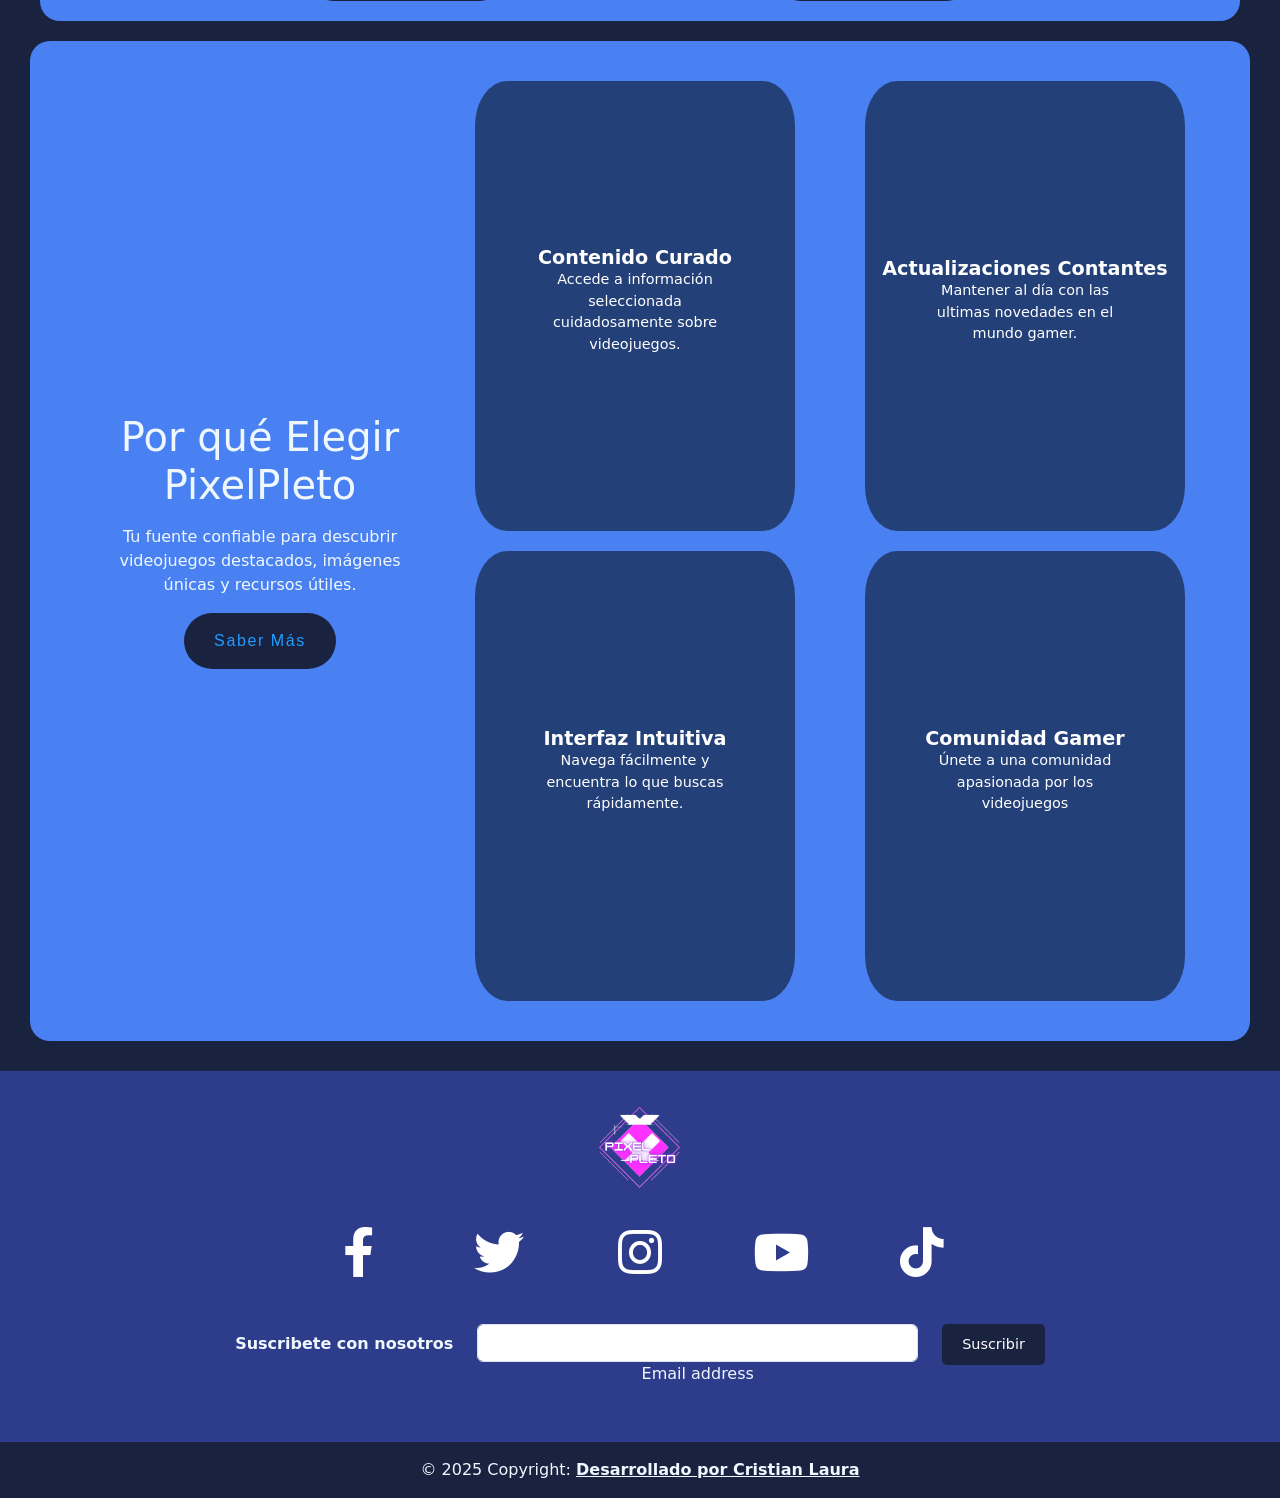
==== commit 62ac281d: "correccion footer 2" ====
--- a/index.html
+++ b/index.html
@@ -350,13 +350,7 @@
             <a class="text-reset fw-bold" href="https://mdbootstrap.com/">Desarrollado por Cristian Laura</a>
         </div>
     </footer>
-    <!--<footer class="container-footer text-center">
-        <div class="container p-4">
-            <section class="mb-4">
-                
-            </section>
-        </div>
-    </footer>-->
+
     <script src="https://cdn.jsdelivr.net/npm/@popperjs/core@2.11.8/dist/umd/popper.min.js" integrity="sha384-I7E8VVD/ismYTF4hNIPjVp/Zjvgyol6VFvRkX/vR+Vc4jQkC+hVqc2pM8ODewa9r" crossorigin="anonymous"></script>
     <script src="https://cdn.jsdelivr.net/npm/bootstrap@5.3.5/dist/js/bootstrap.min.js" integrity="sha384-VQqxDN0EQCkWoxt/0vsQvZswzTHUVOImccYmSyhJTp7kGtPed0Qcx8rK9h9YEgx+" crossorigin="anonymous"></script>    
     <script src="./JS/script.js"></script>
--- a/ASSETS/CSS/style.css
+++ b/ASSETS/CSS/style.css
@@ -637,34 +637,7 @@
     .container-footer {
         text-align: center;
         padding: 20px;
-        /*display: flex;
-        justify-content: center;
-        align-items: center;
-        height: 90vh;*/
-    }
-    /*.container-footer a {
-        width: 50px;
-        height: 50px;
-        border: 5px solid white;
-        -webkit-border-radius: 50%;
-        -moz-border-radius: 50%;
-        -ms-border-radius: 50%;
-        -o-border-radius: 50%;
-        border-radius: 50%;
-        box-shadow: 0 5px 15px 0 rgba(0, 0, 0, 0.);
-        -webkit-animation: float 5s ease-in-out infinite;
-        animation: float 5s ease-in-out infinite;
-    }*/
-    /*@keyframes float {
-        0% {
-            box-shadow: 0 5px 15px 0 rgba(0, 0, 0, 0.5);
-            transform: translateY(0);
-            -webkit-animation: translateY(0);
-            -moz-transform: translateY(0);
-            -ms-transform: translateY(0);
-            -o-transform: translateY(0);
-        }
-    }*/
+    }
     .email-newsletter {
         font-size: 0.9rem;
     }
